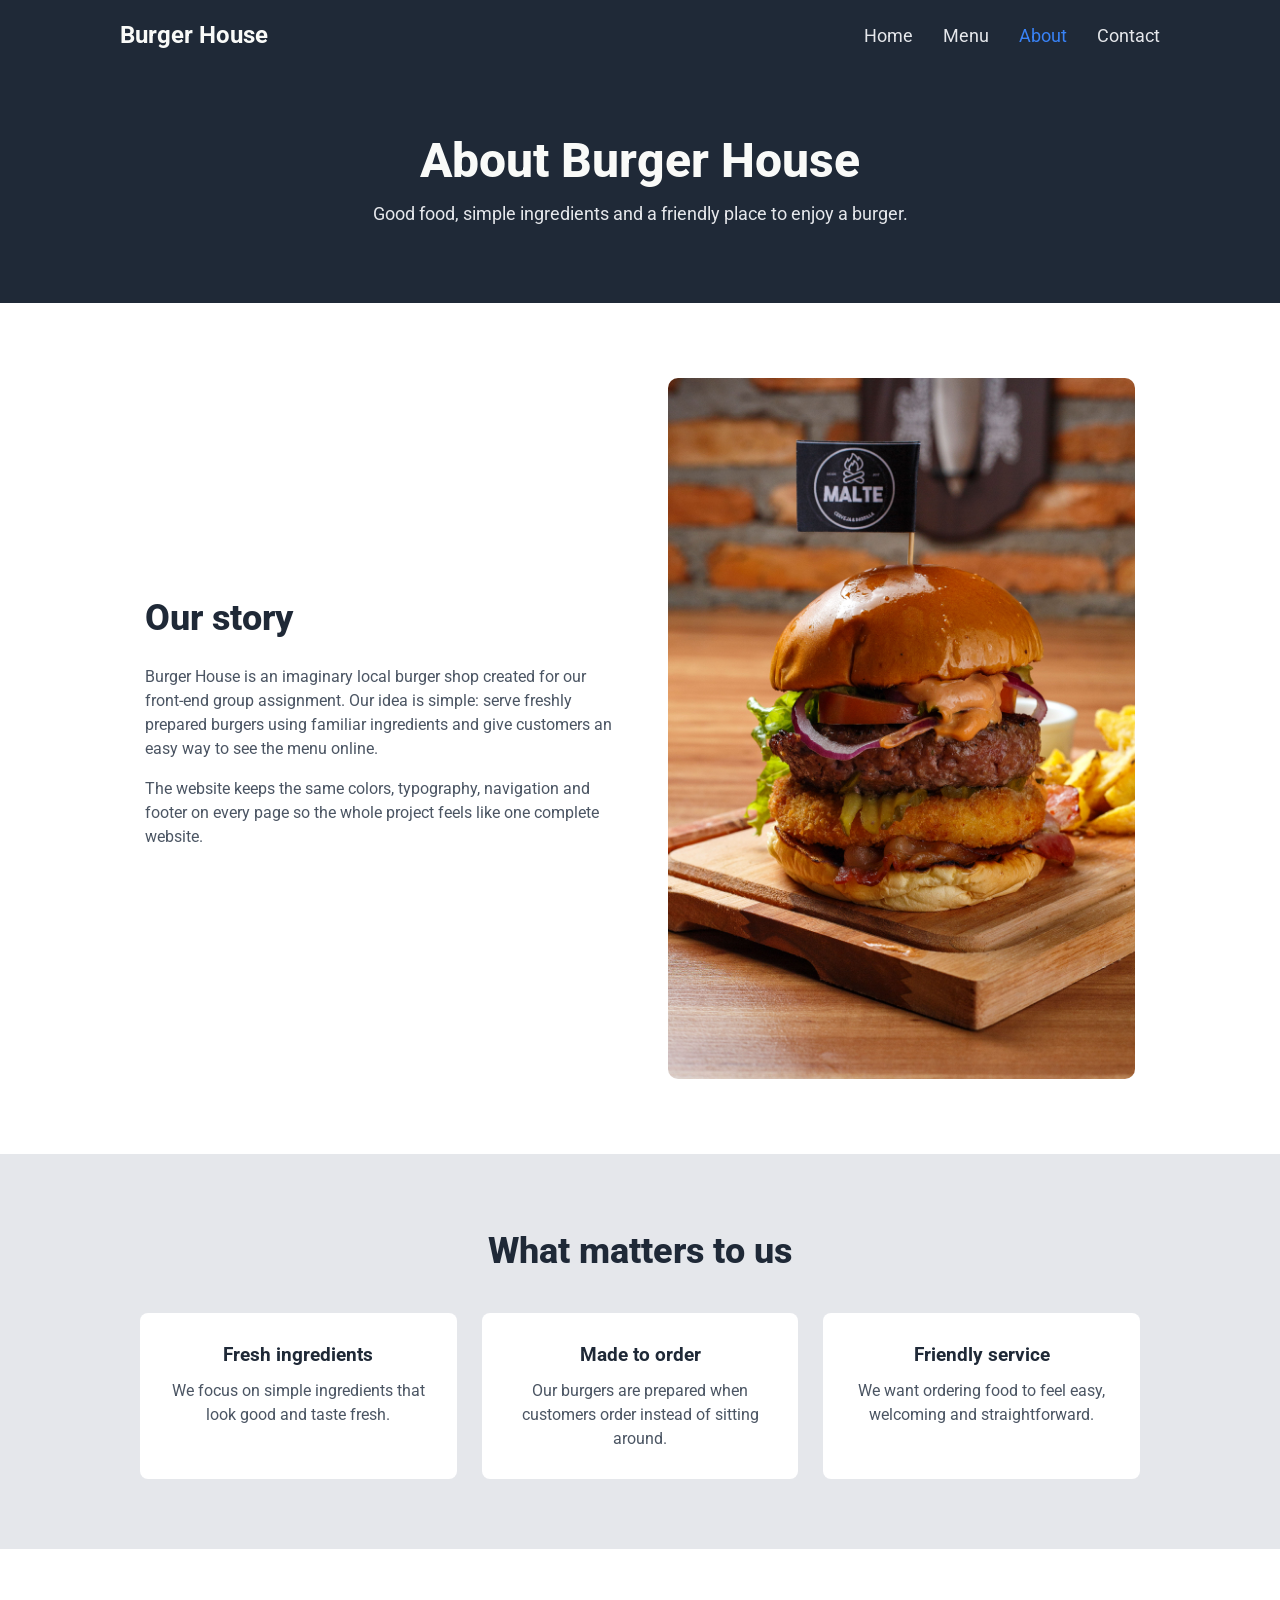
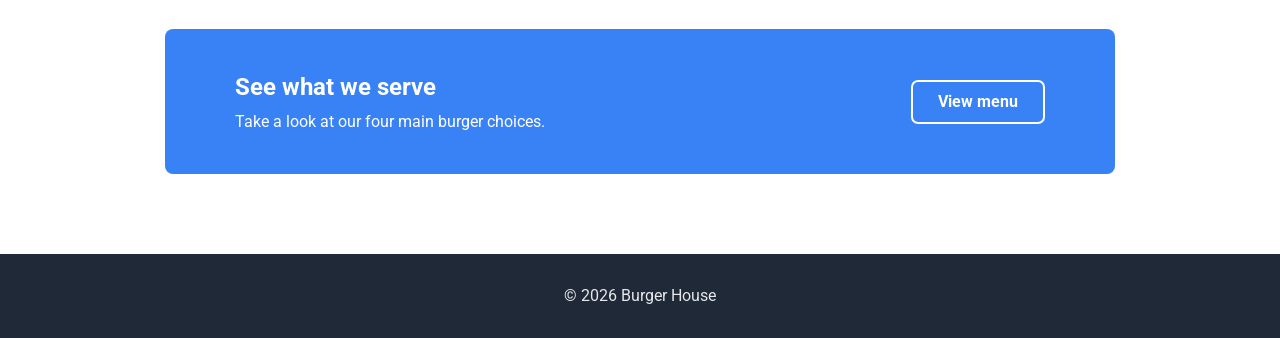
==== about.html @ b42eb800 "Initial commit" ====
<!DOCTYPE html>
<html lang="en">
<head>
    <meta charset="UTF-8">
    <meta name="viewport" content="width=device-width, initial-scale=1.0">

    <title>Burger House | About</title>

    <link rel="preconnect" href="https://fonts.googleapis.com">
    <link rel="preconnect" href="https://fonts.gstatic.com" crossorigin>
    <link
        href="https://fonts.googleapis.com/css2?family=Roboto:ital,wght@0,100..900;1,100..900&display=swap"
        rel="stylesheet"
    >

    <link rel="stylesheet" href="style.css">
</head>

<body>

    <section class="hero-section page-top">
        <header class="header">
            <a class="logo" href="index.html">Burger House</a>

            <input type="checkbox" id="menu-toggle">

            <label class="menu-icon" for="menu-toggle" aria-label="Open navigation menu">
                <span></span>
                <span></span>
                <span></span>
            </label>

            <nav class="nav-links" aria-label="Main navigation">
                <a href="index.html">Home</a>
                <a href="menu.html">Menu</a>
                <a class="active" href="about.html">About</a>
                <a href="contact.html">Contact</a>
            </nav>
        </header>

        <div class="page-intro">
            <h1>About Burger House</h1>
            <p>Good food, simple ingredients and a friendly place to enjoy a burger.</p>
        </div>
    </section>

    <main>
        <section class="about-section">
            <div class="about-text">
                <h2>Our story</h2>
                <p>
                    Burger House is an imaginary local burger shop created for our front-end
                    group assignment. Our idea is simple: serve freshly prepared burgers using
                    familiar ingredients and give customers an easy way to see the menu online.
                </p>
                <p>
                    The website keeps the same colors, typography, navigation and footer on every
                    page so the whole project feels like one complete website.
                </p>
            </div>

            <div class="about-image">
                <img src="images/burger-large.jpg" alt="Fresh Burger House cheeseburger">
            </div>
        </section>

        <section class="values-section">
            <h2>What matters to us</h2>

            <div class="value-cards">
                <article class="value-card">
                    <h3>Fresh ingredients</h3>
                    <p>We focus on simple ingredients that look good and taste fresh.</p>
                </article>

                <article class="value-card">
                    <h3>Made to order</h3>
                    <p>Our burgers are prepared when customers order instead of sitting around.</p>
                </article>

                <article class="value-card">
                    <h3>Friendly service</h3>
                    <p>We want ordering food to feel easy, welcoming and straightforward.</p>
                </article>
            </div>
        </section>

        <section class="call-to-action">
            <div>
                <h2>See what we serve</h2>
                <p>Take a look at our four main burger choices.</p>
            </div>

            <a class="outline-button" href="menu.html">View menu</a>
        </section>
    </main>

    <footer class="footer">
        <p>&copy; 2026 Burger House</p>
    </footer>

</body>
</html>
---- style.css ----
/* =========================================================
   1. COLORS AND BASIC SETTINGS
   ========================================================= */

:root {
    /* Colors required by the assignment design */
    --dark: #1f2937;
    --white: #f9faf8;
    --light-text: #e5e7eb;
    --blue: #3882f6;
    --body-text: #4b5563;
}

/* Reset some browser default spacing so the layout is easier to control. */
* {
    box-sizing: border-box;
    margin: 0;
    padding: 0;
}

body {
    color: var(--dark);
    background-color: white;
    font-family: "Roboto", sans-serif;
    line-height: 1.5;
}

/* All normal images stay inside their containers and keep their proportions. */
img {
    display: block;
    max-width: 100%;
    height: auto;
}

a {
    text-decoration: none;
}

/* =========================================================
   2. SHARED HEADER AND NAVIGATION
   ========================================================= */

.hero-section {
    color: var(--white);
    background-color: var(--dark);
}

.header {
    position: relative;
    max-width: 1100px;
    min-height: 70px;
    margin: auto;
    padding: 0 30px;

    /* Flexbox puts the logo on one side and navigation on the other. */
    display: flex;
    justify-content: space-between;
    align-items: center;
}

.logo {
    color: var(--white);
    font-size: 24px;
    font-weight: 700;
}

.nav-links {
    display: flex;
    gap: 30px;
}

.nav-links a {
    color: var(--light-text);
    font-size: 18px;
}

.nav-links a:hover,
.nav-links a.active {
    color: var(--blue);
}

/* On desktop we do not need to see the burger-menu checkbox or icon. */
#menu-toggle,
.menu-icon {
    display: none;
}

/* =========================================================
   3. HOME PAGE HERO
   ========================================================= */

.hero {
    max-width: 1100px;
    margin: auto;
    padding: 70px 30px;

    display: flex;
    align-items: center;
    gap: 60px;
}

.hero-text {
    flex: 1;
}

.hero h1 {
    margin-bottom: 15px;
    font-size: 48px;
    font-weight: 800;
    line-height: 1.1;
}

.hero p {
    margin-bottom: 25px;
    color: var(--light-text);
    font-size: 18px;
}

.hero-image {
    flex: 1;
    overflow: hidden;
    border-radius: 10px;
}

.hero-image img {
    width: 100%;
    aspect-ratio: 16 / 9;
    object-fit: cover;
}

.button {
    display: inline-block;
    padding: 10px 28px;
    border: none;
    border-radius: 7px;
    color: white;
    background-color: var(--blue);
    font: inherit;
    font-weight: 700;
    cursor: pointer;
}

.button:hover {
    opacity: 0.9;
}

/* =========================================================
   4. HOME PAGE POPULAR BURGERS
   ========================================================= */

.popular {
    max-width: 1000px;
    margin: auto;
    padding: 60px 30px 90px;
    text-align: center;
}

.popular h2,
.menu-section h2,
.values-section h2,
.about-text h2,
.contact-section h2 {
    margin-bottom: 20px;
    font-size: 36px;
    font-weight: 800;
}

.popular h2 {
    margin-bottom: 40px;
}

.cards {
    display: flex;
    justify-content: center;
    flex-wrap: wrap;
    gap: 25px;
}

.card {
    width: 210px;
}

.card img {
    width: 100%;
    height: 170px;
    border: 4px solid var(--blue);
    border-radius: 10px;
    object-fit: cover;
}

.card h3 {
    margin: 12px 0 6px;
}

.card p {
    color: var(--body-text);
}

/* =========================================================
   5. HOME PAGE QUOTE
   ========================================================= */

.quote {
    padding: 80px 20%;
    background-color: var(--light-text);
}

.quote blockquote {
    font-size: 36px;
    font-style: italic;
    font-weight: 300;
}

.quote p {
    margin-top: 15px;
    font-weight: 700;
    text-align: right;
}

/* =========================================================
   6. SHARED CALL-TO-ACTION BOX
   ========================================================= */

.call-to-action {
    max-width: 950px;
    margin: 80px auto;
    padding: 40px 70px;
    border-radius: 8px;

    display: flex;
    justify-content: space-between;
    align-items: center;
    gap: 30px;

    color: white;
    background-color: var(--blue);
}

.call-to-action p {
    margin-top: 5px;
}

.outline-button {
    padding: 8px 25px;
    border: 2px solid white;
    border-radius: 7px;
    color: white;
    font-weight: 700;
    white-space: nowrap;
}

/* =========================================================
   7. INNER PAGE TITLE AREA
   ========================================================= */

.page-top {
    padding-bottom: 1px;
}

.page-intro {
    max-width: 900px;
    margin: auto;
    padding: 65px 30px 75px;
    text-align: center;
}

.page-intro h1 {
    margin-bottom: 12px;
    font-size: 48px;
    font-weight: 800;
    line-height: 1.1;
}

.page-intro p {
    color: var(--light-text);
    font-size: 18px;
}

/* =========================================================
   8. MENU PAGE
   ========================================================= */

.menu-section {
    max-width: 1050px;
    margin: auto;
    padding: 70px 30px 20px;
    text-align: center;
}

.section-text {
    max-width: 650px;
    margin: 0 auto 40px;
    color: var(--body-text);
}

.menu-cards {
    display: flex;
    flex-wrap: wrap;
    gap: 30px;
}

.menu-card {
    width: calc(50% - 15px);
    overflow: hidden;
    border: 1px solid #d1d5db;
    border-radius: 10px;
    background-color: white;
    text-align: left;
}

.menu-card img {
    width: 100%;
    height: 240px;
    object-fit: cover;
}

.menu-card-text {
    padding: 22px;
}

.menu-card-heading {
    display: flex;
    justify-content: space-between;
    align-items: center;
    gap: 15px;
    margin-bottom: 8px;
}

.menu-card-heading h3 {
    font-size: 22px;
}

.price {
    color: var(--blue);
    font-size: 20px;
    font-weight: 800;
}

.menu-card-text > p {
    margin-bottom: 18px;
    color: var(--body-text);
}

.small-button {
    padding: 8px 18px;
}

/* =========================================================
   9. ABOUT PAGE
   ========================================================= */

.about-section {
    max-width: 1050px;
    margin: auto;
    padding: 75px 30px;

    display: flex;
    align-items: center;
    gap: 55px;
}

.about-text,
.about-image {
    flex: 1;
}

.about-text p {
    margin-bottom: 16px;
    color: var(--body-text);
}

.about-image {
    overflow: hidden;
    border-radius: 10px;
}

.about-image img {
    width: 100%;
    min-height: 320px;
    object-fit: cover;
}

.values-section {
    padding: 70px 30px;
    background-color: var(--light-text);
    text-align: center;
}

.value-cards {
    max-width: 1000px;
    margin: 35px auto 0;

    display: flex;
    justify-content: center;
    gap: 25px;
}

.value-card {
    flex: 1;
    padding: 28px;
    border-radius: 8px;
    background-color: white;
}

.value-card h3 {
    margin-bottom: 10px;
}

.value-card p {
    color: var(--body-text);
}

/* =========================================================
   10. CONTACT PAGE
   ========================================================= */

.contact-section {
    max-width: 1000px;
    margin: auto;
    padding: 75px 30px 90px;

    display: flex;
    align-items: flex-start;
    gap: 60px;
}

.contact-details,
.contact-form {
    flex: 1;
}

.contact-item {
    margin-bottom: 24px;
}

.contact-item h3 {
    margin-bottom: 4px;
    color: var(--blue);
}

.contact-item p {
    color: var(--body-text);
}

/* Contact links use the same calm text color as the rest of the details. */
.contact-item a {
    color: var(--body-text);
}

.contact-item a:hover {
    color: var(--blue);
}

.contact-form {
    padding: 30px;
    border: 1px solid #d1d5db;
    border-radius: 10px;
}

.contact-form label {
    display: block;
    margin: 16px 0 6px;
    font-weight: 700;
}

.contact-form input,
.contact-form textarea {
    width: 100%;
    padding: 12px;
    border: 1px solid #9ca3af;
    border-radius: 6px;
    font: inherit;
}

.contact-form textarea {
    resize: vertical;
}

.form-button {
    margin-top: 18px;
}

.form-note {
    margin-top: 12px;
    color: var(--body-text);
    font-size: 14px;
}

/* =========================================================
   11. SHARED FOOTER
   ========================================================= */

.footer {
    padding: 30px;
    color: var(--light-text);
    background-color: var(--dark);
    text-align: center;
}

/* =========================================================
   12. TABLET AND MOBILE - 768px AND BELOW
   ========================================================= */

@media (max-width: 768px) {
    /* Show the three-line burger icon on smaller screens. */
    .menu-icon {
        width: 30px;
        cursor: pointer;

        display: flex;
        flex-direction: column;
        gap: 6px;
    }

    .menu-icon span {
        height: 3px;
        background-color: white;
    }

    /* Hide the navigation links until the checkbox is checked. */
    .nav-links {
        position: absolute;
        top: 70px;
        right: 0;
        left: 0;
        z-index: 2;

        display: none;
        flex-direction: column;
        gap: 0;

        background-color: var(--dark);
        text-align: center;
    }

    .nav-links a {
        padding: 15px;
        border-top: 1px solid #374151;
    }

    /*
        This is the important CSS-only burger-menu rule.
        When the hidden checkbox is checked, show the navigation.
    */
    #menu-toggle:checked ~ .nav-links {
        display: flex;
    }

    .hero {
        flex-direction: column;
        text-align: center;
    }

    .hero h1,
    .page-intro h1 {
        font-size: 40px;
    }

    .hero-image {
        width: 100%;
    }

    .card {
        width: 45%;
    }

    .quote {
        padding: 70px 10%;
    }

    .quote blockquote {
        font-size: 28px;
    }

    .call-to-action {
        margin: 50px 25px;
        padding: 35px;
        flex-direction: column;
        text-align: center;
    }

    /* Two-column layouts become one column on tablet/mobile. */
    .menu-card {
        width: 100%;
    }

    .about-section,
    .contact-section {
        flex-direction: column;
    }

    .about-image,
    .contact-details,
    .contact-form {
        width: 100%;
    }

    .value-cards {
        flex-direction: column;
    }
}

/* =========================================================
   13. MOBILE - 500px AND BELOW
   ========================================================= */

@media (max-width: 500px) {
    .header {
        padding: 0 20px;
    }

    .logo {
        font-size: 21px;
    }

    .hero {
        padding: 50px 20px;
    }

    .hero h1,
    .page-intro h1 {
        font-size: 36px;
    }

    .page-intro {
        padding: 50px 20px 60px;
    }

    .popular,
    .menu-section,
    .about-section,
    .contact-section {
        padding-right: 20px;
        padding-left: 20px;
    }

    .popular h2,
    .menu-section h2,
    .values-section h2,
    .about-text h2,
    .contact-section h2 {
        font-size: 30px;
    }

    .card {
        width: 100%;
        max-width: 280px;
    }

    .quote {
        padding: 60px 25px;
    }

    .quote blockquote {
        font-size: 24px;
    }

    .call-to-action {
        padding: 30px 20px;
    }

    .menu-card img {
        height: 210px;
    }

    .menu-card-heading {
        align-items: flex-start;
    }

    .contact-form {
        padding: 22px;
    }
}
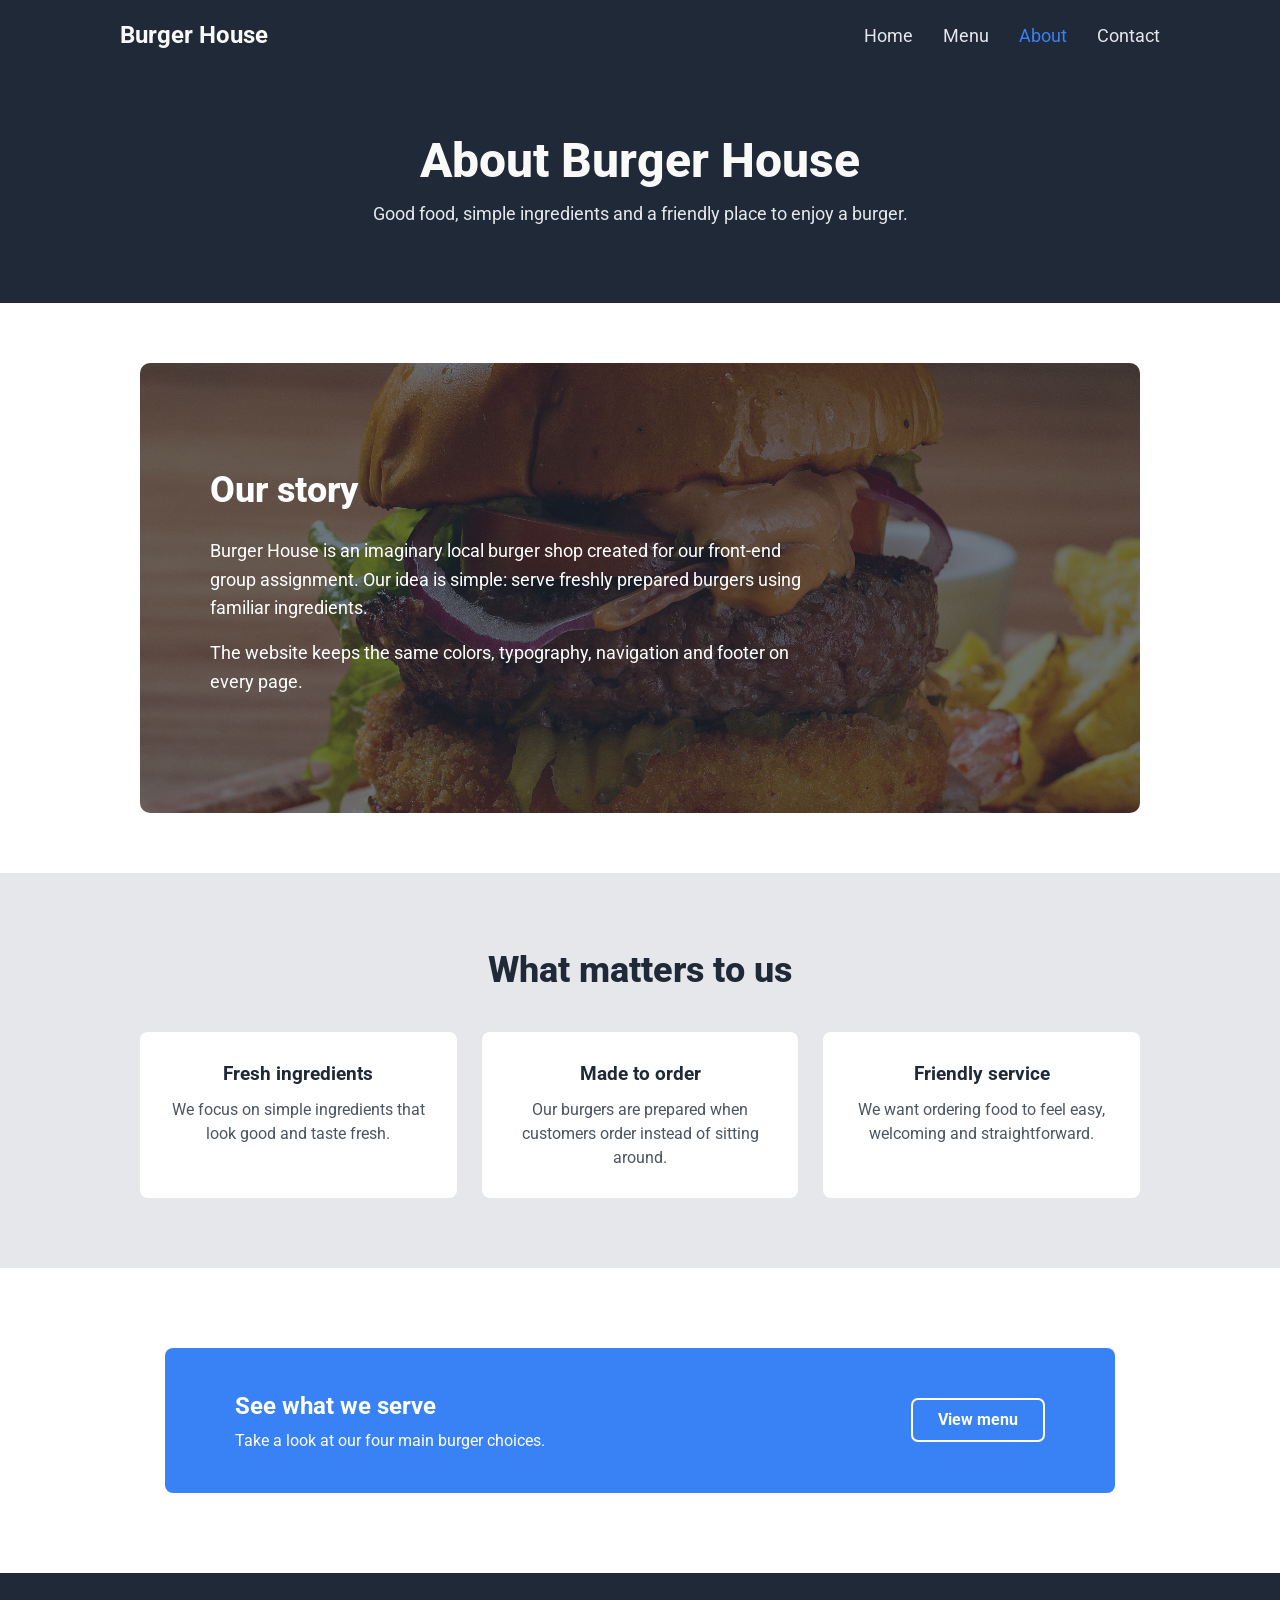
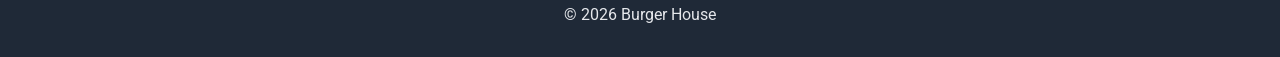
==== commit 62febcf6: "2 designed about page" ====
--- a/about.html
+++ b/about.html
@@ -46,23 +46,21 @@
 
     <main>
         <section class="about-section">
-            <div class="about-text">
-                <h2>Our story</h2>
-                <p>
-                    Burger House is an imaginary local burger shop created for our front-end
-                    group assignment. Our idea is simple: serve freshly prepared burgers using
-                    familiar ingredients and give customers an easy way to see the menu online.
-                </p>
-                <p>
-                    The website keeps the same colors, typography, navigation and footer on every
-                    page so the whole project feels like one complete website.
-                </p>
-            </div>
+    <div class="about-text">
+        <h2>Our story</h2>
 
-            <div class="about-image">
-                <img src="images/burger-large.jpg" alt="Fresh Burger House cheeseburger">
-            </div>
-        </section>
+        <p>
+            Burger House is an imaginary local burger shop created for our
+            front-end group assignment. Our idea is simple: serve freshly
+            prepared burgers using familiar ingredients.
+        </p>
+
+        <p>
+            The website keeps the same colors, typography, navigation and
+            footer on every page.
+        </p>
+    </div>
+</section>
 
         <section class="values-section">
             <h2>What matters to us</h2>
--- a/style.css
+++ b/style.css
@@ -501,6 +501,38 @@
    12. TABLET AND MOBILE - 768px AND BELOW
    ========================================================= */
 
+
+.about-section {
+    max-width: 1000px;
+    min-height: 450px;
+    margin: 60px auto;
+    padding: 70px;
+    border-radius: 10px;
+
+    display: flex;
+    align-items: center;
+
+    color: white;
+    background:
+        linear-gradient(rgba(31, 41, 55, 0.65), rgba(31, 41, 55, 0.65)),
+        url("images/burger-large.jpg") center / cover no-repeat;
+}
+
+.about-text {
+    max-width: 600px;
+}
+
+.about-text h2 {
+    margin-bottom: 20px;
+    font-size: 36px;
+}
+
+.about-text p {
+    margin-top: 15px;
+    font-size: 18px;
+    line-height: 1.6;
+}
+
 @media (max-width: 768px) {
     /* Show the three-line burger icon on smaller screens. */
     .menu-icon {
@@ -516,6 +548,12 @@
         height: 3px;
         background-color: white;
     }
+
+    .about-section {
+    min-height: 400px;
+    margin: 40px 25px;
+    padding: 40px;
+}
 
     /* Hide the navigation links until the checkbox is checked. */
     .nav-links {
@@ -613,6 +651,15 @@
         font-size: 21px;
     }
 
+    .about-section {
+    margin: 30px 20px;
+    padding: 30px 20px;
+}
+
+.about-text h2 {
+    font-size: 30px;
+}
+
     .hero {
         padding: 50px 20px;
     }
@@ -671,3 +718,8 @@
         padding: 22px;
     }
 }
+
+.about-section .about-text h2,
+.about-section .about-text p {
+    color: white;
+}
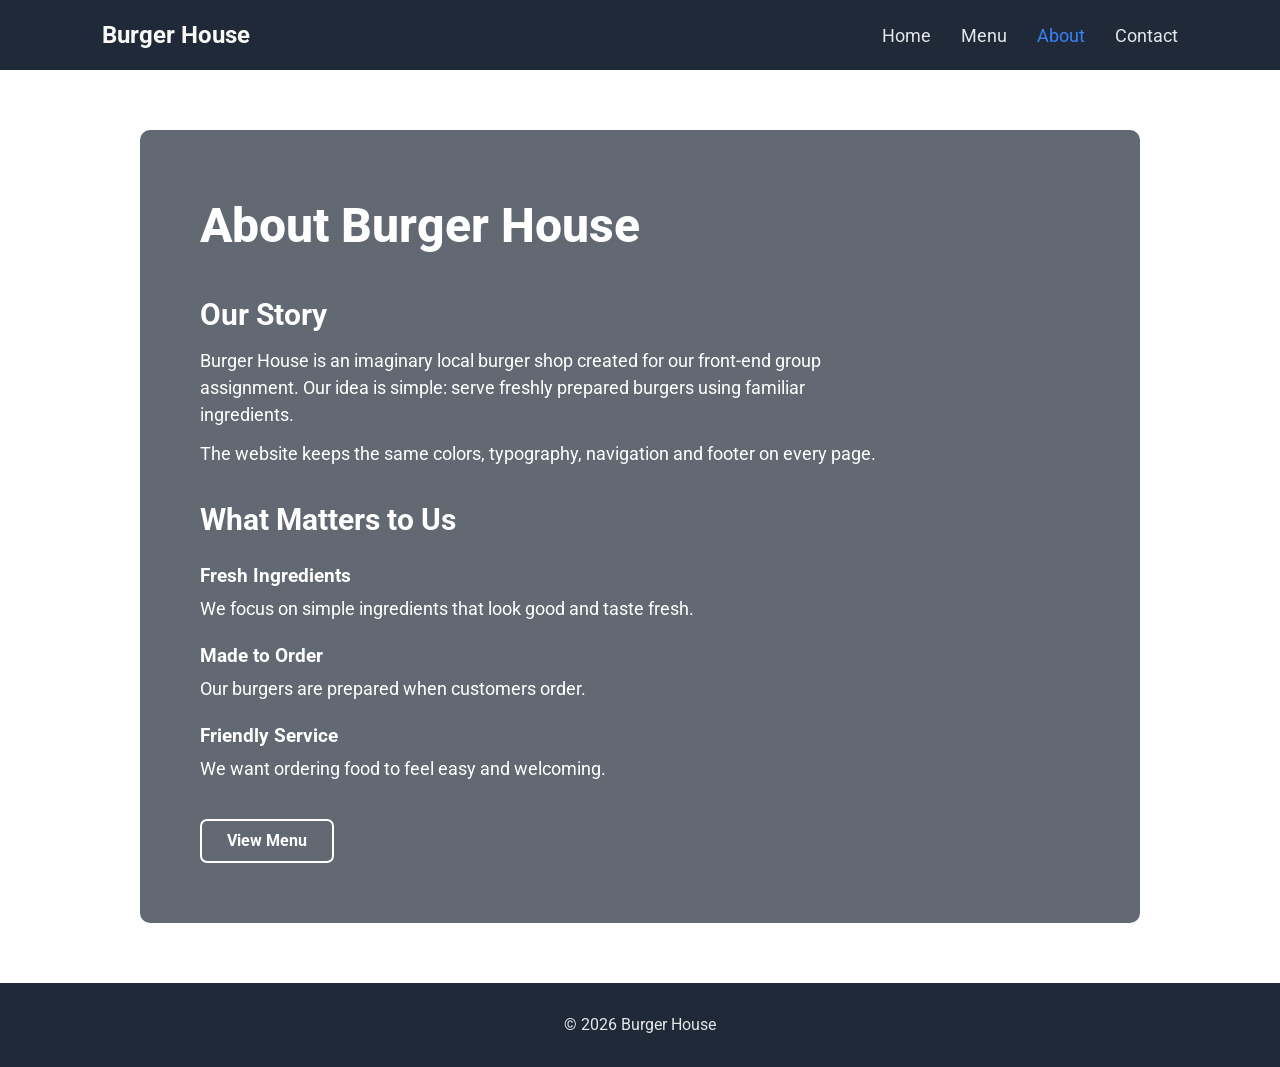
==== commit 152c3fe8: "header main footer + indentation header main footer" ====
--- a/about.html
+++ b/about.html
@@ -9,7 +9,7 @@
     <link rel="preconnect" href="https://fonts.googleapis.com">
     <link rel="preconnect" href="https://fonts.gstatic.com" crossorigin>
     <link
-        href="https://fonts.googleapis.com/css2?family=Roboto:ital,wght@0,100..900;1,100..900&display=swap"
+        href="https://fonts.googleapis.com/css2?family=Roboto:wght@100..900&display=swap"
         rel="stylesheet"
     >
 
@@ -18,36 +18,31 @@
 
 <body>
 
-    <section class="hero-section page-top">
-        <header class="header">
-            <a class="logo" href="index.html">Burger House</a>
+    <!-- Header -->
+    <header class="header">
+        <a class="logo" href="index.html">Burger House</a>
 
-            <input type="checkbox" id="menu-toggle">
+        <input type="checkbox" id="menu-toggle">
 
-            <label class="menu-icon" for="menu-toggle" aria-label="Open navigation menu">
-                <span></span>
-                <span></span>
-                <span></span>
-            </label>
+        <label class="menu-icon" for="menu-toggle" aria-label="Open navigation menu">
+            <span></span>
+            <span></span>
+            <span></span>
+        </label>
 
-            <nav class="nav-links" aria-label="Main navigation">
-                <a href="index.html">Home</a>
-                <a href="menu.html">Menu</a>
-                <a class="active" href="about.html">About</a>
-                <a href="contact.html">Contact</a>
-            </nav>
-        </header>
+        <nav class="nav-links" aria-label="Main navigation">
+            <a href="index.html">Home</a>
+            <a href="menu.html">Menu</a>
+            <a class="active" href="about.html">About</a>
+            <a href="contact.html">Contact</a>
+        </nav>
+    </header>
 
-        <div class="page-intro">
-            <h1>About Burger House</h1>
-            <p>Good food, simple ingredients and a friendly place to enjoy a burger.</p>
-        </div>
-    </section>
+    <!-- Body content -->
+    <main class="main-content">
+        <h1>About Burger House</h1>
 
-    <main>
-        <section class="about-section">
-    <div class="about-text">
-        <h2>Our story</h2>
+        <h2>Our Story</h2>
 
         <p>
             Burger House is an imaginary local burger shop created for our
@@ -59,43 +54,25 @@
             The website keeps the same colors, typography, navigation and
             footer on every page.
         </p>
-    </div>
-</section>
 
-        <section class="values-section">
-            <h2>What matters to us</h2>
+        <h2>What Matters to Us</h2>
 
-            <div class="value-cards">
-                <article class="value-card">
-                    <h3>Fresh ingredients</h3>
-                    <p>We focus on simple ingredients that look good and taste fresh.</p>
-                </article>
+        <h3>Fresh Ingredients</h3>
+        <p>We focus on simple ingredients that look good and taste fresh.</p>
 
-                <article class="value-card">
-                    <h3>Made to order</h3>
-                    <p>Our burgers are prepared when customers order instead of sitting around.</p>
-                </article>
+        <h3>Made to Order</h3>
+        <p>Our burgers are prepared when customers order.</p>
 
-                <article class="value-card">
-                    <h3>Friendly service</h3>
-                    <p>We want ordering food to feel easy, welcoming and straightforward.</p>
-                </article>
-            </div>
-        </section>
+        <h3>Friendly Service</h3>
+        <p>We want ordering food to feel easy and welcoming.</p>
 
-        <section class="call-to-action">
-            <div>
-                <h2>See what we serve</h2>
-                <p>Take a look at our four main burger choices.</p>
-            </div>
-
-            <a class="outline-button" href="menu.html">View menu</a>
-        </section>
+        <a class="outline-button" href="menu.html">View Menu</a>
     </main>
 
+    <!-- Footer -->
     <footer class="footer">
         <p>&copy; 2026 Burger House</p>
     </footer>
 
 </body>
-</html>
+</html>
--- a/style.css
+++ b/style.css
@@ -1,9 +1,4 @@
-/* =========================================================
-   1. COLORS AND BASIC SETTINGS
-   ========================================================= */
-
 :root {
-    /* Colors required by the assignment design */
     --dark: #1f2937;
     --white: #f9faf8;
     --light-text: #e5e7eb;
@@ -11,7 +6,6 @@
     --body-text: #4b5563;
 }
 
-/* Reset some browser default spacing so the layout is easier to control. */
 * {
     box-sizing: border-box;
     margin: 0;
@@ -25,7 +19,6 @@
     line-height: 1.5;
 }
 
-/* All normal images stay inside their containers and keep their proportions. */
 img {
     display: block;
     max-width: 100%;
@@ -36,23 +29,20 @@
     text-decoration: none;
 }
 
-/* =========================================================
-   2. SHARED HEADER AND NAVIGATION
-   ========================================================= */
-
-.hero-section {
+/* Header */
+
+.hero-section,
+.header {
     color: var(--white);
     background-color: var(--dark);
 }
 
 .header {
     position: relative;
-    max-width: 1100px;
+    width: 100%;
     min-height: 70px;
-    margin: auto;
-    padding: 0 30px;
-
-    /* Flexbox puts the logo on one side and navigation on the other. */
+    padding: 0 8%;
+
     display: flex;
     justify-content: space-between;
     align-items: center;
@@ -79,15 +69,12 @@
     color: var(--blue);
 }
 
-/* On desktop we do not need to see the burger-menu checkbox or icon. */
 #menu-toggle,
 .menu-icon {
     display: none;
 }
 
-/* =========================================================
-   3. HOME PAGE HERO
-   ========================================================= */
+/* Home hero */
 
 .hero {
     max-width: 1100px;
@@ -99,7 +86,8 @@
     gap: 60px;
 }
 
-.hero-text {
+.hero-text,
+.hero-image {
     flex: 1;
 }
 
@@ -117,7 +105,6 @@
 }
 
 .hero-image {
-    flex: 1;
     overflow: hidden;
     border-radius: 10px;
 }
@@ -127,12 +114,15 @@
     aspect-ratio: 16 / 9;
     object-fit: cover;
 }
+
+/* Buttons */
 
 .button {
     display: inline-block;
     padding: 10px 28px;
     border: none;
     border-radius: 7px;
+
     color: white;
     background-color: var(--blue);
     font: inherit;
@@ -144,9 +134,7 @@
     opacity: 0.9;
 }
 
-/* =========================================================
-   4. HOME PAGE POPULAR BURGERS
-   ========================================================= */
+/* Home popular burgers */
 
 .popular {
     max-width: 1000px;
@@ -157,8 +145,6 @@
 
 .popular h2,
 .menu-section h2,
-.values-section h2,
-.about-text h2,
 .contact-section h2 {
     margin-bottom: 20px;
     font-size: 36px;
@@ -196,9 +182,7 @@
     color: var(--body-text);
 }
 
-/* =========================================================
-   5. HOME PAGE QUOTE
-   ========================================================= */
+/* Quote */
 
 .quote {
     padding: 80px 20%;
@@ -217,9 +201,7 @@
     text-align: right;
 }
 
-/* =========================================================
-   6. SHARED CALL-TO-ACTION BOX
-   ========================================================= */
+/* Call to action */
 
 .call-to-action {
     max-width: 950px;
@@ -241,17 +223,22 @@
 }
 
 .outline-button {
+    display: inline-block;
     padding: 8px 25px;
     border: 2px solid white;
     border-radius: 7px;
+
     color: white;
     font-weight: 700;
     white-space: nowrap;
 }
 
-/* =========================================================
-   7. INNER PAGE TITLE AREA
-   ========================================================= */
+.outline-button:hover {
+    color: var(--blue);
+    background-color: white;
+}
+
+/* Inner-page title */
 
 .page-top {
     padding-bottom: 1px;
@@ -268,7 +255,6 @@
     margin-bottom: 12px;
     font-size: 48px;
     font-weight: 800;
-    line-height: 1.1;
 }
 
 .page-intro p {
@@ -276,9 +262,7 @@
     font-size: 18px;
 }
 
-/* =========================================================
-   8. MENU PAGE
-   ========================================================= */
+/* Menu page */
 
 .menu-section {
     max-width: 1050px;
@@ -319,11 +303,12 @@
 }
 
 .menu-card-heading {
+    margin-bottom: 8px;
+
     display: flex;
     justify-content: space-between;
     align-items: center;
     gap: 15px;
-    margin-bottom: 8px;
 }
 
 .menu-card-heading h3 {
@@ -345,74 +330,48 @@
     padding: 8px 18px;
 }
 
-/* =========================================================
-   9. ABOUT PAGE
-   ========================================================= */
-
-.about-section {
-    max-width: 1050px;
-    margin: auto;
-    padding: 75px 30px;
-
-    display: flex;
-    align-items: center;
-    gap: 55px;
-}
-
-.about-text,
-.about-image {
-    flex: 1;
-}
-
-.about-text p {
-    margin-bottom: 16px;
-    color: var(--body-text);
-}
-
-.about-image {
-    overflow: hidden;
+/* About page */
+
+.main-content {
+    max-width: 1000px;
+    min-height: 650px;
+    margin: 60px auto;
+    padding: 60px;
     border-radius: 10px;
-}
-
-.about-image img {
-    width: 100%;
-    min-height: 320px;
-    object-fit: cover;
-}
-
-.values-section {
-    padding: 70px 30px;
-    background-color: var(--light-text);
-    text-align: center;
-}
-
-.value-cards {
-    max-width: 1000px;
-    margin: 35px auto 0;
-
-    display: flex;
-    justify-content: center;
-    gap: 25px;
-}
-
-.value-card {
-    flex: 1;
-    padding: 28px;
-    border-radius: 8px;
-    background-color: white;
-}
-
-.value-card h3 {
-    margin-bottom: 10px;
-}
-
-.value-card p {
-    color: var(--body-text);
-}
-
-/* =========================================================
-   10. CONTACT PAGE
-   ========================================================= */
+
+    color: white;
+    background:
+        linear-gradient(rgba(31, 41, 55, 0.7), rgba(31, 41, 55, 0.7)),
+        url("images/about-burger.jpg") center / cover no-repeat;
+}
+
+.main-content h1 {
+    margin-bottom: 30px;
+    font-size: 48px;
+    font-weight: 800;
+}
+
+.main-content h2 {
+    margin: 30px 0 10px;
+    font-size: 30px;
+}
+
+.main-content h3 {
+    margin: 20px 0 5px;
+}
+
+.main-content p {
+    max-width: 700px;
+    margin-bottom: 12px;
+    color: white;
+    font-size: 18px;
+}
+
+.main-content .outline-button {
+    margin-top: 25px;
+}
+
+/* Contact page */
 
 .contact-section {
     max-width: 1000px;
@@ -438,11 +397,7 @@
     color: var(--blue);
 }
 
-.contact-item p {
-    color: var(--body-text);
-}
-
-/* Contact links use the same calm text color as the rest of the details. */
+.contact-item p,
 .contact-item a {
     color: var(--body-text);
 }
@@ -486,9 +441,7 @@
     font-size: 14px;
 }
 
-/* =========================================================
-   11. SHARED FOOTER
-   ========================================================= */
+/* Footer */
 
 .footer {
     padding: 30px;
@@ -497,44 +450,9 @@
     text-align: center;
 }
 
-/* =========================================================
-   12. TABLET AND MOBILE - 768px AND BELOW
-   ========================================================= */
-
-
-.about-section {
-    max-width: 1000px;
-    min-height: 450px;
-    margin: 60px auto;
-    padding: 70px;
-    border-radius: 10px;
-
-    display: flex;
-    align-items: center;
-
-    color: white;
-    background:
-        linear-gradient(rgba(31, 41, 55, 0.65), rgba(31, 41, 55, 0.65)),
-        url("images/burger-large.jpg") center / cover no-repeat;
-}
-
-.about-text {
-    max-width: 600px;
-}
-
-.about-text h2 {
-    margin-bottom: 20px;
-    font-size: 36px;
-}
-
-.about-text p {
-    margin-top: 15px;
-    font-size: 18px;
-    line-height: 1.6;
-}
+/* Tablet */
 
 @media (max-width: 768px) {
-    /* Show the three-line burger icon on smaller screens. */
     .menu-icon {
         width: 30px;
         cursor: pointer;
@@ -549,13 +467,6 @@
         background-color: white;
     }
 
-    .about-section {
-    min-height: 400px;
-    margin: 40px 25px;
-    padding: 40px;
-}
-
-    /* Hide the navigation links until the checkbox is checked. */
     .nav-links {
         position: absolute;
         top: 70px;
@@ -576,10 +487,6 @@
         border-top: 1px solid #374151;
     }
 
-    /*
-        This is the important CSS-only burger-menu rule.
-        When the hidden checkbox is checked, show the navigation.
-    */
     #menu-toggle:checked ~ .nav-links {
         display: flex;
     }
@@ -596,6 +503,7 @@
 
     .hero-image {
         width: 100%;
+        max-width: 600px;
     }
 
     .card {
@@ -617,30 +525,31 @@
         text-align: center;
     }
 
-    /* Two-column layouts become one column on tablet/mobile. */
     .menu-card {
         width: 100%;
     }
 
-    .about-section,
     .contact-section {
         flex-direction: column;
     }
 
-    .about-image,
     .contact-details,
     .contact-form {
         width: 100%;
     }
 
-    .value-cards {
-        flex-direction: column;
-    }
-}
-
-/* =========================================================
-   13. MOBILE - 500px AND BELOW
-   ========================================================= */
+    .main-content {
+        min-height: 550px;
+        margin: 40px 25px;
+        padding: 40px;
+    }
+
+    .main-content h1 {
+        font-size: 40px;
+    }
+}
+
+/* Mobile */
 
 @media (max-width: 500px) {
     .header {
@@ -651,15 +560,6 @@
         font-size: 21px;
     }
 
-    .about-section {
-    margin: 30px 20px;
-    padding: 30px 20px;
-}
-
-.about-text h2 {
-    font-size: 30px;
-}
-
     .hero {
         padding: 50px 20px;
     }
@@ -675,7 +575,6 @@
 
     .popular,
     .menu-section,
-    .about-section,
     .contact-section {
         padding-right: 20px;
         padding-left: 20px;
@@ -683,8 +582,6 @@
 
     .popular h2,
     .menu-section h2,
-    .values-section h2,
-    .about-text h2,
     .contact-section h2 {
         font-size: 30px;
     }
@@ -710,16 +607,25 @@
         height: 210px;
     }
 
-    .menu-card-heading {
-        align-items: flex-start;
-    }
-
     .contact-form {
         padding: 22px;
     }
-}
-
-.about-section .about-text h2,
-.about-section .about-text p {
-    color: white;
-}
+
+    .main-content {
+        min-height: 500px;
+        margin: 30px 20px;
+        padding: 30px 20px;
+    }
+
+    .main-content h1 {
+        font-size: 34px;
+    }
+
+    .main-content h2 {
+        font-size: 26px;
+    }
+
+    .main-content p {
+        font-size: 16px;
+    }
+}
